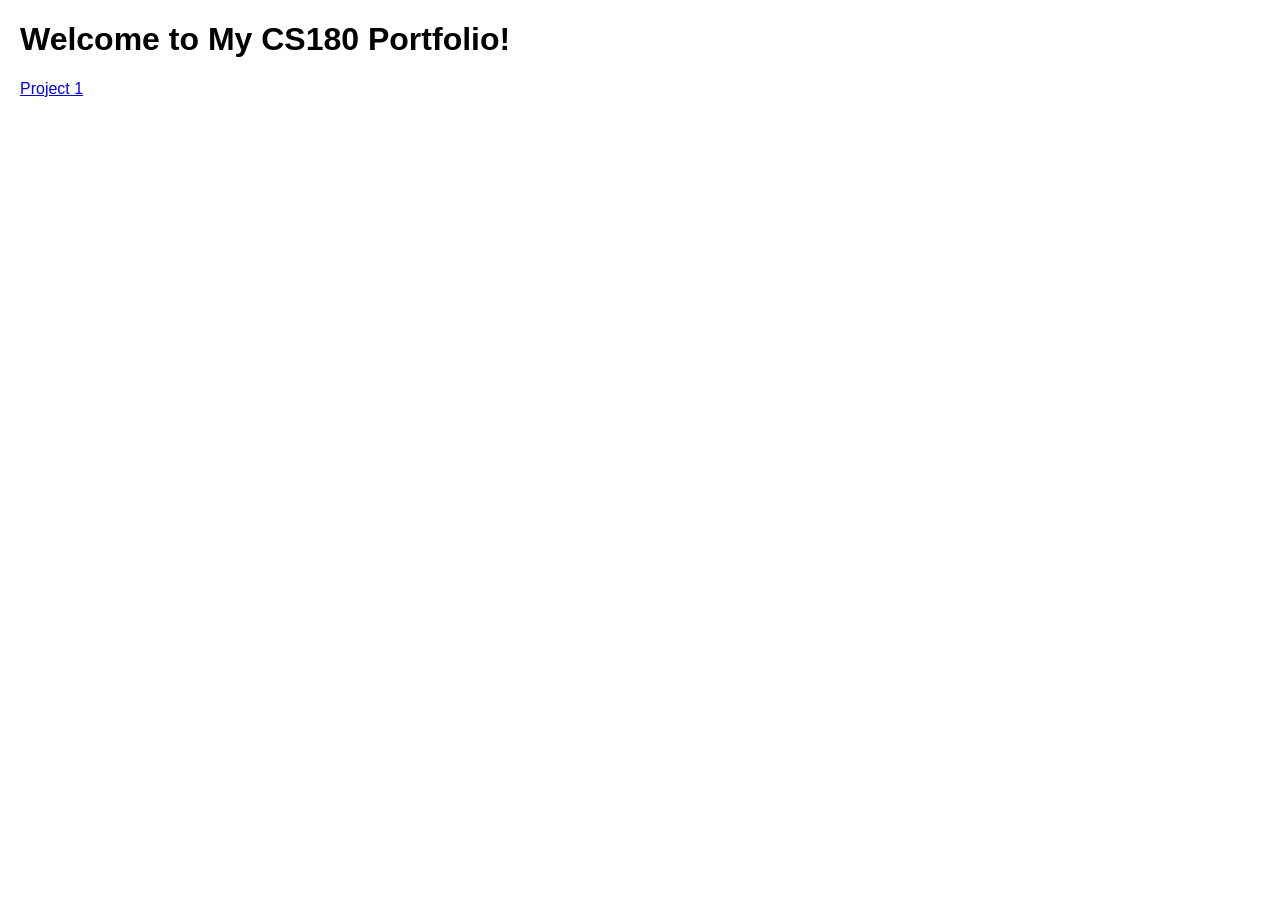
==== index.html @ 08de1e7c "Create index.html" ====
<!DOCTYPE html>
<html>
<head>
    <title>My Portfolio</title>
    <style>
        body {
            font-family: Arial, sans-serif;
            margin: 20px;
        }
    </style>
</head>
<body>
    <h1>Welcome to My CS180 Portfolio!</h1>
    <a href="./1/index.html">Project 1</a>
</body>
</html>
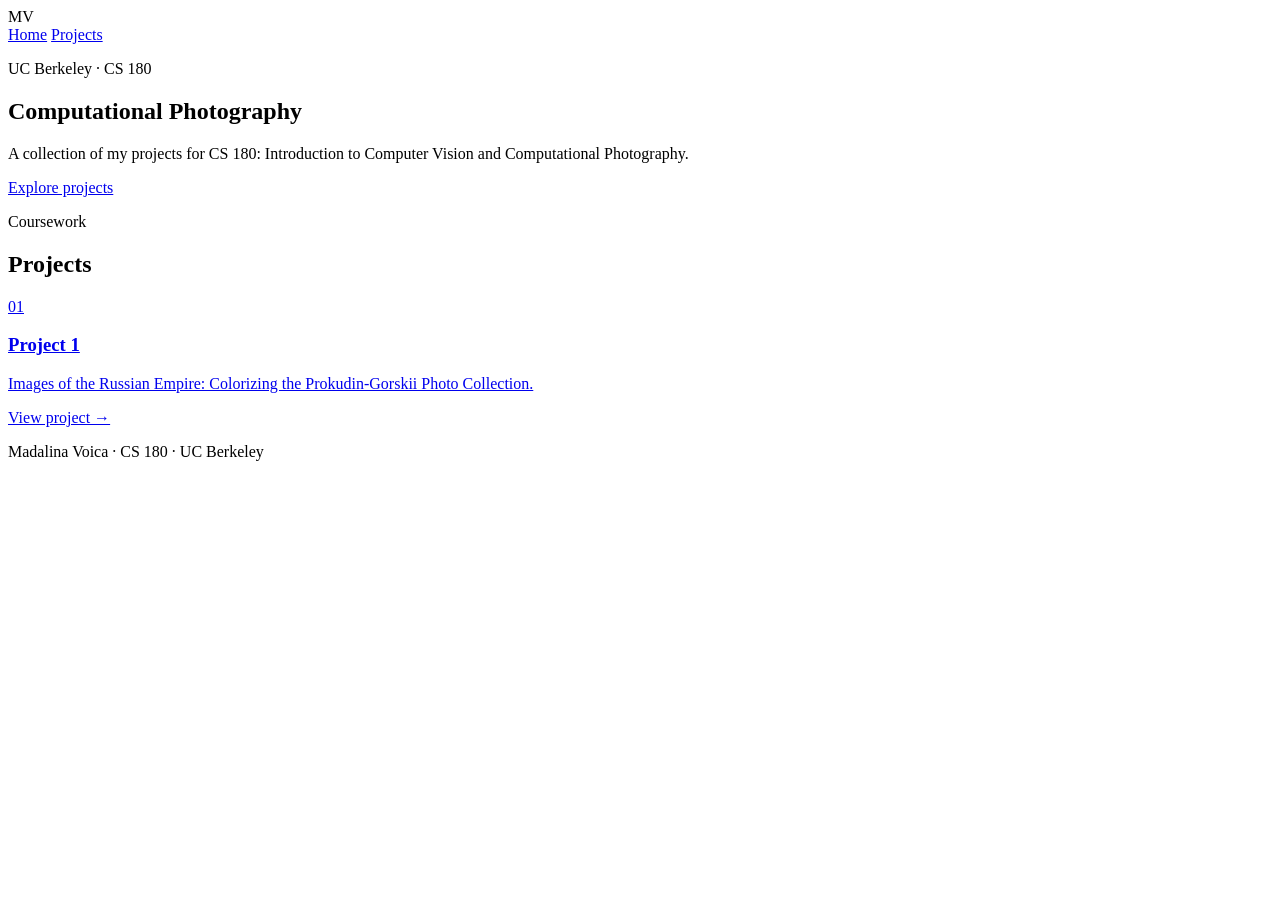
==== commit e399fdde: "Update index.html" ====
--- a/index.html
+++ b/index.html
@@ -1,16 +1,83 @@
 <!DOCTYPE html>
-<html>
+<html lang="en">
 <head>
-    <title>My Portfolio</title>
-    <style>
-        body {
-            font-family: Arial, sans-serif;
-            margin: 20px;
-        }
-    </style>
+    <meta charset="UTF-8">
+    <meta name="viewport" content="width=device-width, initial-scale=1.0">
+
+    <title>CS180 Portfolio | Madalina Voica</title>
+
+    <link rel="stylesheet" href="./style.css">
 </head>
+
 <body>
-    <h1>Welcome to My CS180 Portfolio!</h1>
-    <a href="./1/index.html">Project 1</a>
+
+    <header class="site-header">
+        <div class="logo">MV</div>
+
+        <nav>
+            <a href="./index.html">Home</a>
+            <a href="#projects">Projects</a>
+        </nav>
+    </header>
+
+
+    <main>
+
+        <section class="hero">
+            <p class="eyebrow">UC Berkeley · CS 180</p>
+
+            <h1>
+                Computational
+                <span>Photography</span>
+            </h1>
+
+            <p class="hero-description">
+                A collection of my projects for CS 180:
+                Introduction to Computer Vision and Computational Photography.
+            </p>
+
+            <a class="button" href="#projects">
+                Explore projects
+            </a>
+        </section>
+
+
+        <section class="projects-section" id="projects">
+
+            <div class="section-heading">
+                <p class="eyebrow">Coursework</p>
+                <h2>Projects</h2>
+            </div>
+
+
+            <div class="project-grid">
+
+                <a class="project-card" href="./1/index.html">
+                    <div class="project-number">01</div>
+
+                    <div class="project-content">
+                        <h3>Project 1</h3>
+                        <p>
+                            Images of the Russian Empire:
+                            Colorizing the Prokudin-Gorskii Photo Collection.
+                        </p>
+
+                        <span class="project-link">
+                            View project →
+                        </span>
+                    </div>
+                </a>
+
+            </div>
+
+        </section>
+
+    </main>
+
+
+    <footer>
+        <p>Madalina Voica · CS 180 · UC Berkeley</p>
+    </footer>
+
 </body>
 </html>
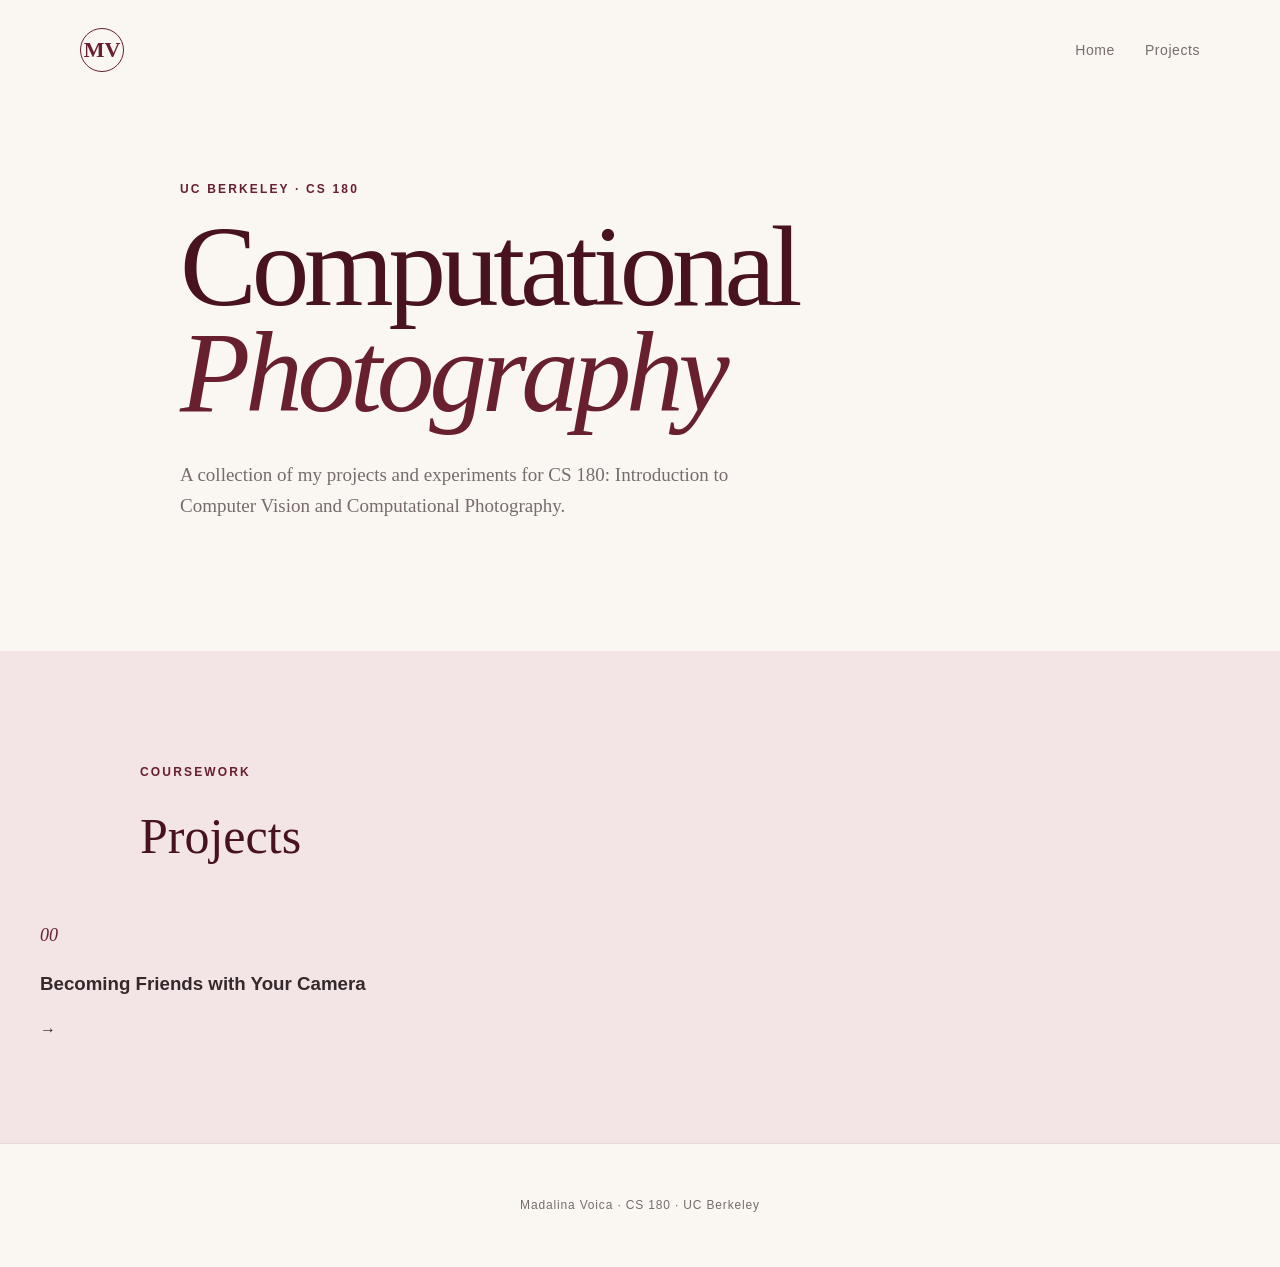
==== commit 06bb3954: "Update index.html" ====
--- a/index.html
+++ b/index.html
@@ -20,7 +20,6 @@
         </nav>
     </header>
 
-
     <main>
 
         <section class="hero">
@@ -32,13 +31,9 @@
             </h1>
 
             <p class="hero-description">
-                A collection of my projects for CS 180:
+                A collection of my projects and experiments for CS 180:
                 Introduction to Computer Vision and Computational Photography.
             </p>
-
-            <a class="button" href="#projects">
-                Explore projects
-            </a>
         </section>
 
 
@@ -49,23 +44,17 @@
                 <h2>Projects</h2>
             </div>
 
+            <div class="project-list">
 
-            <div class="project-grid">
+                <a class="project-row" href="./0/index.html">
+                    <span class="project-number">00</span>
 
-                <a class="project-card" href="./1/index.html">
-                    <div class="project-number">01</div>
+                    <div>
+                        <h3>Becoming Friends with Your Camera</h3>
+                      
+                    </div>
 
-                    <div class="project-content">
-                        <h3>Project 1</h3>
-                        <p>
-                            Images of the Russian Empire:
-                            Colorizing the Prokudin-Gorskii Photo Collection.
-                        </p>
-
-                        <span class="project-link">
-                            View project →
-                        </span>
-                    </div>
+                    <span class="arrow">→</span>
                 </a>
 
             </div>
@@ -74,7 +63,6 @@
 
     </main>
 
-
     <footer>
         <p>Madalina Voica · CS 180 · UC Berkeley</p>
     </footer>
--- a/style.css
+++ b/style.css
@@ -0,0 +1,388 @@
+/* =========================
+   COLORS
+   ========================= */
+
+:root {
+    --cream: #faf7f2;
+    --cream-dark: #f2ebe3;
+    --blush: #f3e4e5;
+    --pink: #dfc1c5;
+
+    --maroon: #681f2e;
+    --maroon-dark: #48131e;
+
+    --text: #342a2b;
+    --text-light: #786b6d;
+
+    --border: #e5d8d5;
+}
+
+
+/* =========================
+   GLOBAL
+   ========================= */
+
+* {
+    box-sizing: border-box;
+}
+
+html {
+    scroll-behavior: smooth;
+}
+
+body {
+    margin: 0;
+
+    background-color: var(--cream);
+    color: var(--text);
+
+    font-family: "Helvetica Neue", Arial, sans-serif;
+
+    line-height: 1.6;
+}
+
+a {
+    color: inherit;
+    text-decoration: none;
+}
+
+
+/* =========================
+   HEADER
+   ========================= */
+
+.site-header {
+    max-width: 1200px;
+    margin: 0 auto;
+
+    padding: 28px 40px;
+
+    display: flex;
+    justify-content: space-between;
+    align-items: center;
+}
+
+.logo {
+    font-family: Georgia, "Times New Roman", serif;
+
+    font-size: 22px;
+    font-weight: bold;
+
+    color: var(--maroon);
+
+    border: 1px solid var(--maroon);
+
+    width: 44px;
+    height: 44px;
+
+    display: flex;
+    align-items: center;
+    justify-content: center;
+
+    border-radius: 50%;
+}
+
+nav {
+    display: flex;
+    gap: 30px;
+}
+
+nav a {
+    font-size: 14px;
+    letter-spacing: 0.04em;
+
+    color: var(--text-light);
+
+    transition: color 0.2s ease;
+}
+
+nav a:hover {
+    color: var(--maroon);
+}
+
+
+/* =========================
+   HERO
+   ========================= */
+
+.hero {
+    max-width: 1000px;
+
+    margin: 80px auto 130px;
+
+    padding: 0 40px;
+}
+
+.eyebrow {
+    margin-bottom: 14px;
+
+    color: var(--maroon);
+
+    text-transform: uppercase;
+
+    letter-spacing: 0.18em;
+
+    font-size: 12px;
+    font-weight: 600;
+}
+
+.hero h1 {
+    margin: 0;
+
+    font-family: Georgia, "Times New Roman", serif;
+
+    font-size: clamp(64px, 9vw, 120px);
+    line-height: 0.92;
+
+    font-weight: 400;
+
+    letter-spacing: -0.045em;
+
+    color: var(--maroon-dark);
+}
+
+.hero h1 span {
+    display: block;
+
+    font-style: italic;
+
+    color: var(--maroon);
+}
+
+.hero-description {
+    max-width: 580px;
+
+    margin: 35px 0;
+
+    font-family: Georgia, "Times New Roman", serif;
+
+    font-size: 19px;
+
+    color: var(--text-light);
+}
+
+.button {
+    display: inline-block;
+
+    padding: 13px 24px;
+
+    background-color: var(--maroon);
+    color: white;
+
+    border-radius: 100px;
+
+    font-size: 14px;
+
+    transition:
+        background-color 0.2s ease,
+        transform 0.2s ease;
+}
+
+.button:hover {
+    background-color: var(--maroon-dark);
+
+    transform: translateY(-2px);
+}
+
+
+/* =========================
+   PROJECTS
+   ========================= */
+
+.projects-section {
+    background-color: var(--blush);
+
+    padding: 100px 40px;
+}
+
+.section-heading,
+.project-grid {
+    max-width: 1000px;
+
+    margin-left: auto;
+    margin-right: auto;
+}
+
+.section-heading {
+    margin-bottom: 45px;
+}
+
+.section-heading h2 {
+    margin: 0;
+
+    font-family: Georgia, "Times New Roman", serif;
+
+    font-size: 50px;
+    font-weight: 400;
+
+    color: var(--maroon-dark);
+}
+
+.project-grid {
+    display: grid;
+
+    grid-template-columns: repeat(auto-fit, minmax(280px, 1fr));
+
+    gap: 20px;
+}
+
+.project-card {
+    background-color: rgba(255, 255, 255, 0.5);
+
+    border: 1px solid var(--border);
+
+    padding: 30px;
+
+    min-height: 260px;
+
+    display: flex;
+    flex-direction: column;
+    justify-content: space-between;
+
+    transition:
+        transform 0.25s ease,
+        background-color 0.25s ease,
+        box-shadow 0.25s ease;
+}
+
+.project-card:hover {
+    transform: translateY(-4px);
+
+    background-color: rgba(255, 255, 255, 0.8);
+
+    box-shadow: 0 15px 40px rgba(72, 19, 30, 0.08);
+}
+
+.project-number {
+    font-family: Georgia, "Times New Roman", serif;
+
+    color: var(--maroon);
+
+    font-style: italic;
+
+    font-size: 18px;
+}
+
+.project-content h3 {
+    margin-bottom: 8px;
+
+    font-family: Georgia, "Times New Roman", serif;
+
+    color: var(--maroon-dark);
+
+    font-size: 27px;
+
+    font-weight: 400;
+}
+
+.project-content p {
+    color: var(--text-light);
+
+    font-size: 14px;
+}
+
+.project-link {
+    display: inline-block;
+
+    margin-top: 16px;
+
+    color: var(--maroon);
+
+    font-size: 14px;
+}
+
+
+/* =========================
+   CONTENT PAGES
+   ========================= */
+
+.page-container {
+    max-width: 900px;
+
+    margin: 70px auto 120px;
+
+    padding: 0 40px;
+}
+
+.page-title {
+    font-family: Georgia, "Times New Roman", serif;
+
+    font-size: clamp(48px, 7vw, 80px);
+
+    font-weight: 400;
+
+    line-height: 1;
+
+    color: var(--maroon-dark);
+}
+
+.page-container h2 {
+    margin-top: 60px;
+
+    font-family: Georgia, "Times New Roman", serif;
+
+    color: var(--maroon);
+
+    font-size: 30px;
+
+    font-weight: 400;
+}
+
+.page-container img {
+    max-width: 100%;
+
+    display: block;
+
+    margin: 30px auto;
+
+    border-radius: 3px;
+}
+
+
+/* =========================
+   FOOTER
+   ========================= */
+
+footer {
+    padding: 40px;
+
+    text-align: center;
+
+    font-size: 12px;
+
+    letter-spacing: 0.07em;
+
+    color: var(--text-light);
+
+    border-top: 1px solid var(--border);
+}
+
+
+/* =========================
+   MOBILE
+   ========================= */
+
+@media (max-width: 600px) {
+
+    .site-header {
+        padding: 22px;
+    }
+
+    nav {
+        gap: 16px;
+    }
+
+    .hero {
+        margin-top: 60px;
+
+        padding: 0 22px;
+    }
+
+    .projects-section {
+        padding: 70px 22px;
+    }
+
+    .page-container {
+        padding: 0 22px;
+    }
+}
